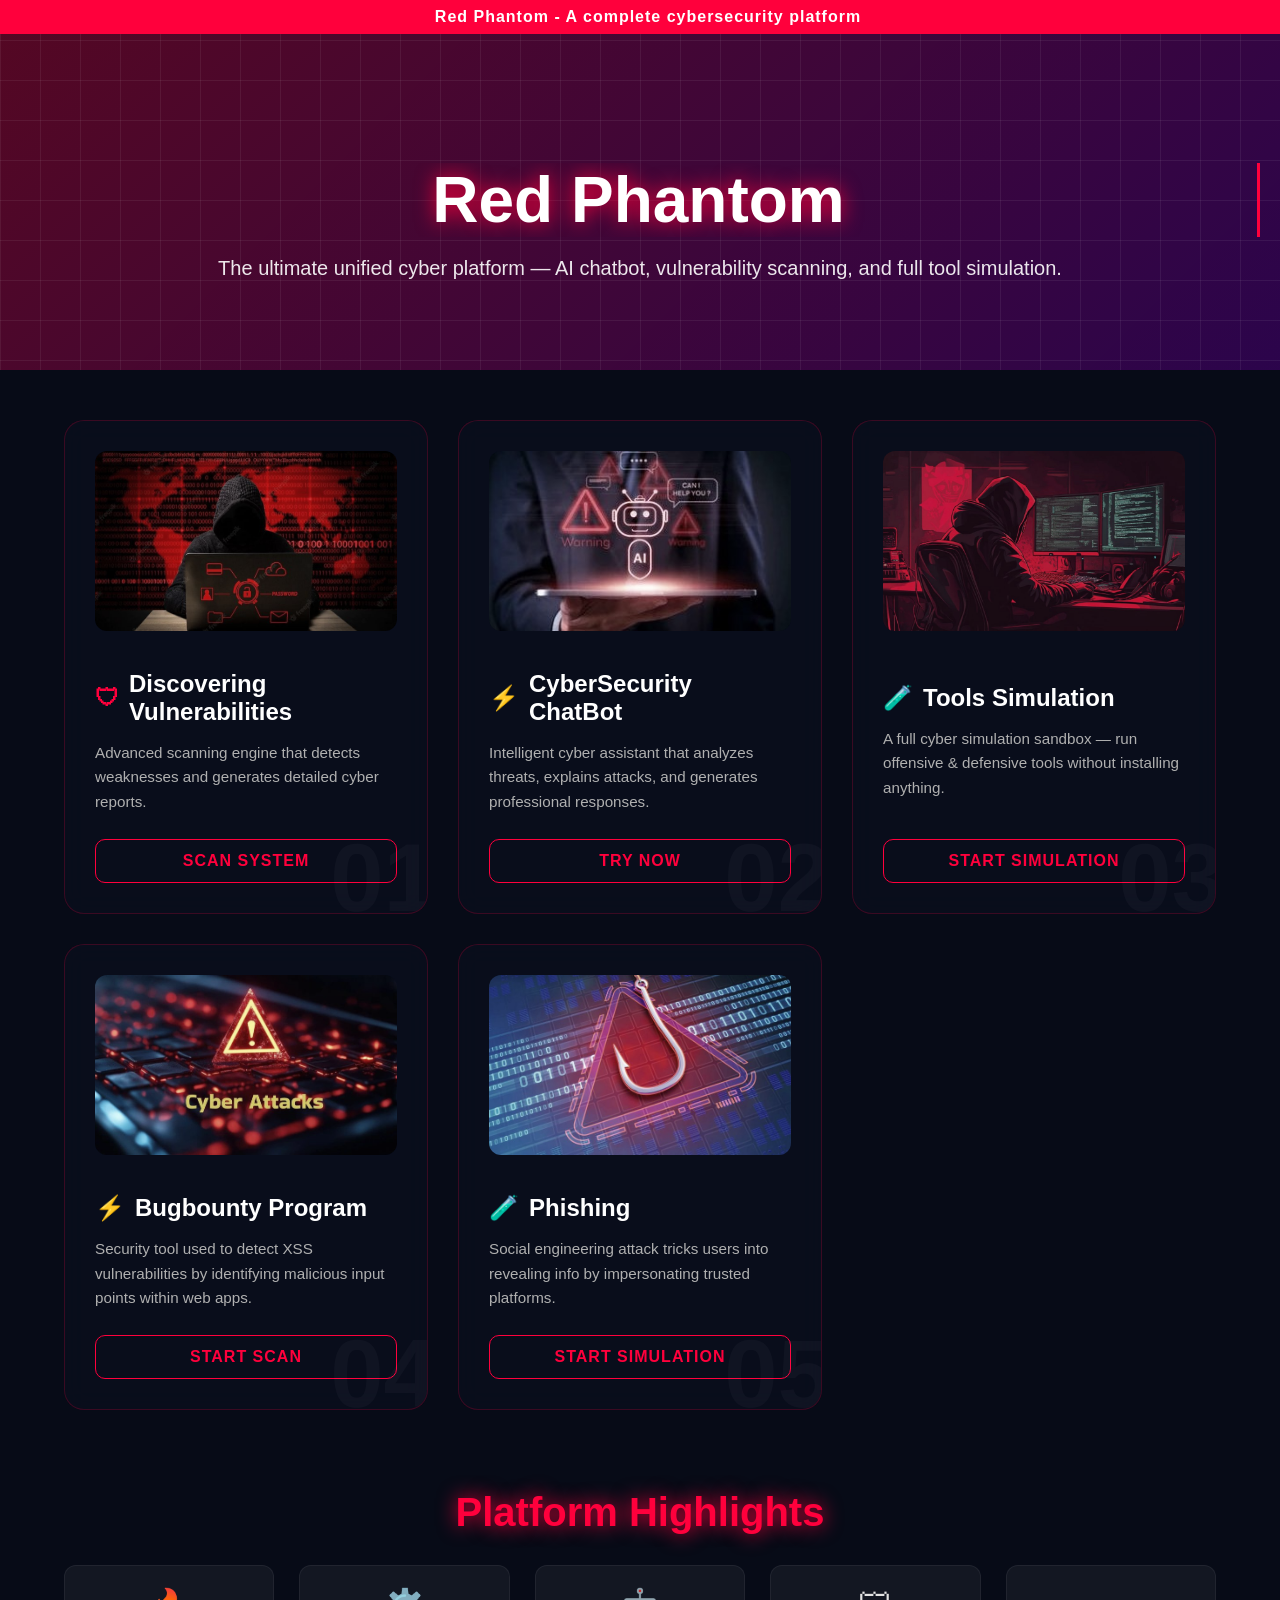
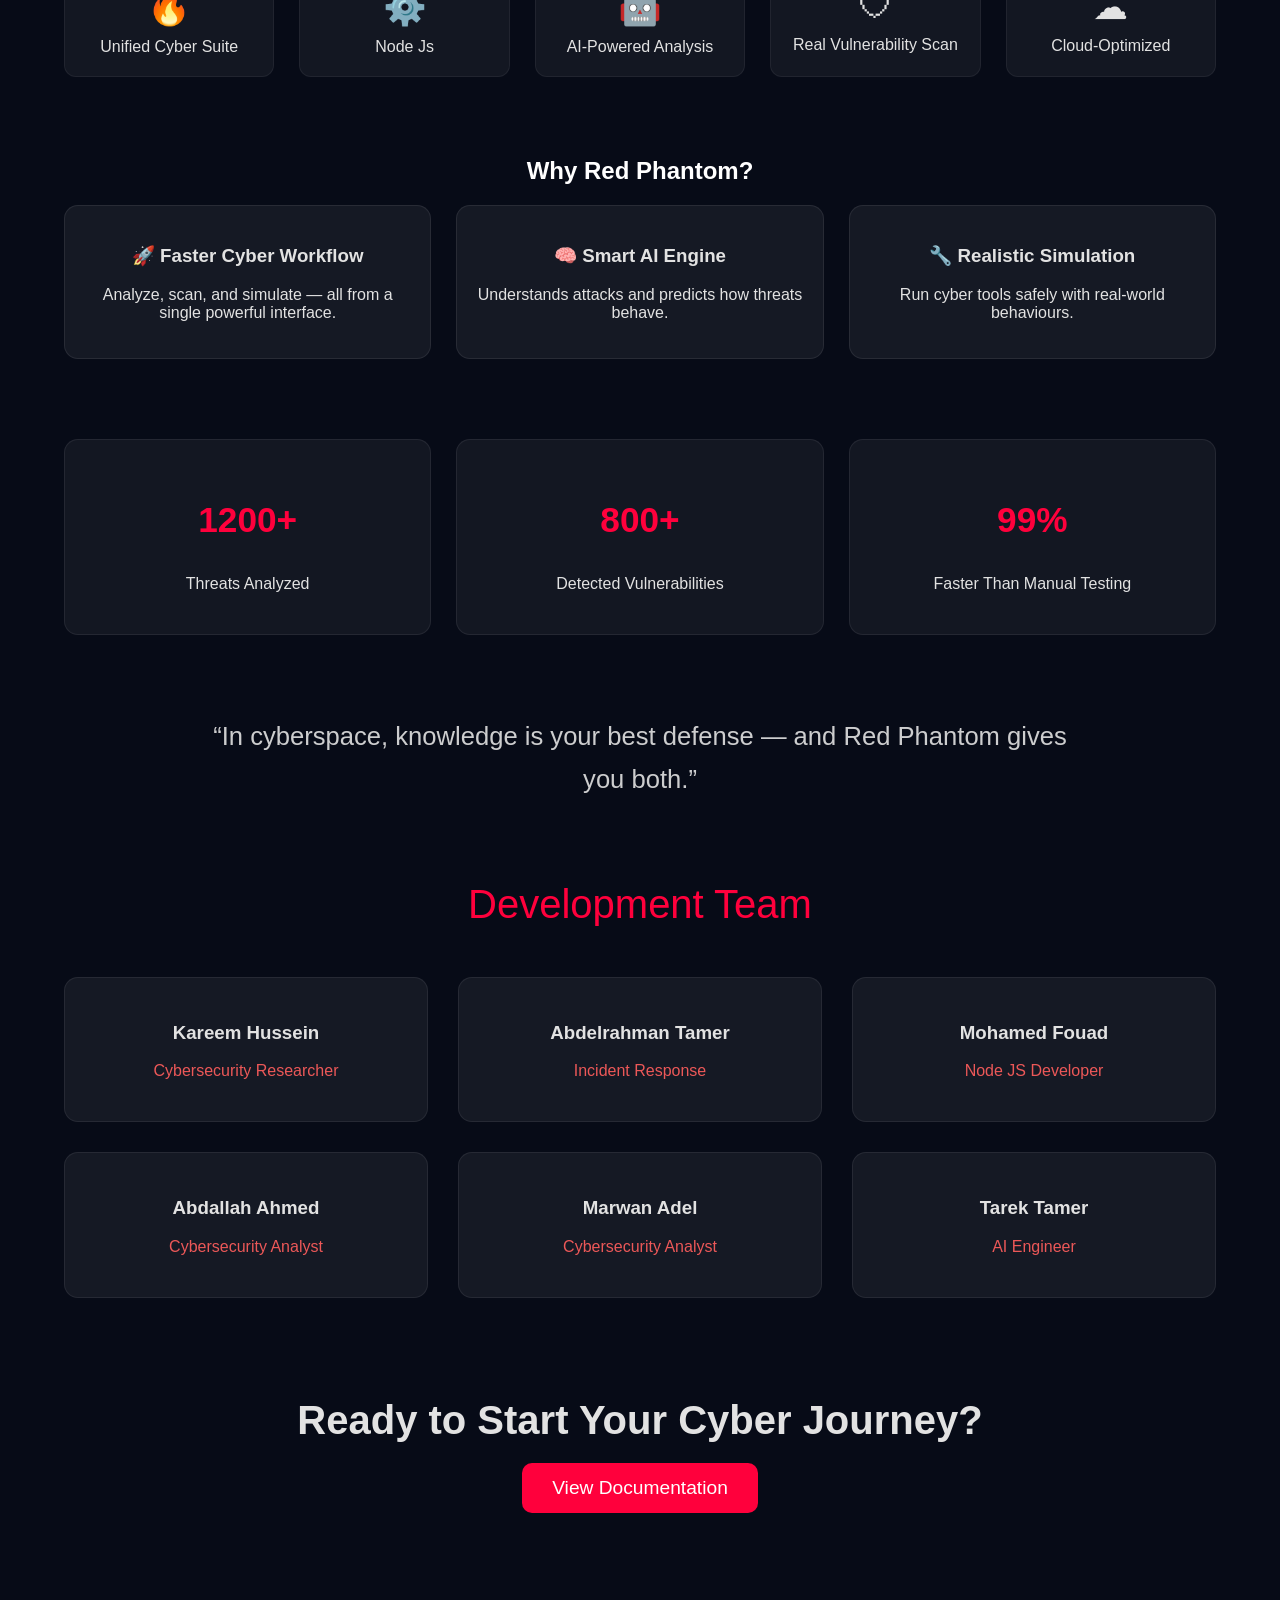
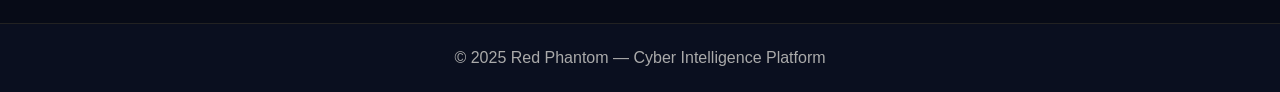
==== main.html @ 27e35c56 "Add files via upload" ====
<!doctype html>
<html lang="en">
  <head>
    <meta charset="UTF-8" />
    <meta name="viewport" content="width=device-width, initial-scale=1.0" />
    <title>Red Phantom</title>
    <link rel="icon" href="./images/Red Phantom.png" />
    <style>
      body {
        margin: 0;
        padding: 0;
        font-family: "Segoe UI", sans-serif;
        background: #070b17;
        color: #e2e2e2;
        overflow-x: hidden;
      }
      ::-webkit-scrollbar {
        width: 7px;
      }
      ::-webkit-scrollbar-thumb {
        background: #ff003c;
        border-radius: 10px;
      }
      .alert-bar {
        width: 100%;
        text-align: center;
        padding: 8px;
        background: #ff003c;
        color: white;
        font-weight: bold;
        letter-spacing: 1px;
        position: fixed;
        top: 0;
        left: 0;
        z-index: 10;
      }
      header {
        text-align: center;
        padding: 120px 20px 70px;
        background: linear-gradient(135deg, #ff003c50, #41006ba0);
        color: white;
        position: relative;
        overflow: hidden;
      }
      header::before {
        content: "";
        position: absolute;
        top: 0;
        left: 0;
        width: 100%;
        height: 100%;
        background-image:
          linear-gradient(#ffffff10 1px, transparent 1px),
          linear-gradient(90deg, #ffffff10 1px, transparent 1px);
        background-size: 40px 40px;
        animation: gridMove 15s linear infinite;
        z-index: 0;
      }
      @keyframes gridMove {
        from {
          transform: translateY(0);
        }
        to {
          transform: translateY(40px);
        }
      }
      header h1 {
        font-size: 4rem;
        margin-bottom: 10px;
        z-index: 2;
        position: relative;
        text-shadow: 0 0 20px #ff003c;
        border-right: 3px solid #ff003c;
        white-space: nowrap;
        overflow: hidden;
      }
      header p {
        font-size: 1.25rem;
        opacity: 0.9;
        z-index: 2;
        position: relative;
      }
      .container {
        width: 90%;
        margin: 50px auto;
        display: grid;
        grid-template-columns: repeat(auto-fit, minmax(320px, 1fr));
        gap: 30px;
      }
      .card {
        background: rgba(10, 15, 31, 0.7);
        backdrop-filter: blur(12px);
        border: 1px solid rgba(255, 0, 60, 0.2);
        padding: 30px;
        border-radius: 20px;
        transition: all 0.4s cubic-bezier(0.175, 0.885, 0.32, 1.275);
        cursor: pointer;
        position: relative;
        overflow: hidden;
        display: flex;
        flex-direction: column;
        justify-content: space-between;
      }
      .card::before {
        content: "";
        position: absolute;
        top: 0;
        left: 0;
        width: 100%;
        height: 4px;
        background: linear-gradient(90deg, transparent, #ff003c, transparent);
        transform: translateX(-100%);
        transition: 0.5s;
      }
      .card:hover::before {
        transform: translateX(100%);
      }
      .card:hover {
        transform: translateY(-10px);
        border-color: #ff003c;
        box-shadow:
          0 15px 35px rgba(255, 0, 60, 0.2),
          inset 0 0 15px rgba(255, 0, 60, 0.1);
      }
      .card-icon-wrapper {
        position: relative;
        margin-bottom: 20px;
      }
      .card img {
        width: 100%;
        height: 180px;
        object-fit: cover;
        border-radius: 12px;
        filter: grayscale(30%);
        transition: 0.4s;
      }
      .card:hover img {
        filter: grayscale(0%);
        transform: scale(1.02);
      }
      .card-tag {
        position: absolute;
        top: 10px;
        right: 10px;
        background: #ff003c;
        font-size: 0.7rem;
        padding: 4px 10px;
        border-radius: 20px;
        font-weight: bold;
        text-transform: uppercase;
      }
      .card h2 {
        margin: 15px 0;
        font-size: 1.5rem;
        color: #fff;
        display: flex;
        align-items: center;
        gap: 10px;
      }
      .card h2 span {
        color: #ff003c;
      }
      .card p {
        font-size: 0.95rem;
        line-height: 1.6;
        color: #b0b0b0;
        margin-bottom: 25px;
      }
      .try-btn {
        width: 100%;
        padding: 12px;
        border: 1px solid #ff003c;
        border-radius: 10px;
        background: transparent;
        color: #ff003c;
        font-size: 1rem;
        font-weight: bold;
        cursor: pointer;
        transition: 0.3s;
        text-transform: uppercase;
        letter-spacing: 1px;
      }
      .card:hover .try-btn {
        background: #ff003c;
        color: white;
        box-shadow: 0 0 15px #ff003c;
      }
      .card-number {
        position: absolute;
        bottom: -20px;
        right: -10px;
        font-size: 6rem;
        font-weight: 900;
        color: rgba(255, 255, 255, 0.03);
        pointer-events: none;
        z-index: 0;
      }
      .features {
        width: 90%;
        margin: 80px auto;
        text-align: center;
      }
      .features h2 {
        font-size: 2.5rem;
        margin-bottom: 30px;
        color: #ff003c;
        text-shadow: 0 0 20px #ff003c;
      }
      .features-grid {
        display: grid;
        grid-template-columns: repeat(auto-fit, minmax(180px, 1fr));
        gap: 25px;
      }
      .feature-box {
        padding: 20px;
        border-radius: 12px;
        background: rgba(255, 255, 255, 0.05);
        transition: 0.3s;
        border: 1px solid rgba(255, 255, 255, 0.06);
      }
      .feature-box:hover {
        transform: translateY(-6px);
        border-color: #9400ff;
        box-shadow: 0 0 20px rgba(148, 0, 255, 0.3);
      }
      .feature-box span {
        font-size: 2.2rem;
        display: block;
        margin-bottom: 10px;
      }
      .why {
        width: 90%;
        margin: 80px auto;
        text-align: center;
      }
      .why-cards {
        display: grid;
        grid-template-columns: repeat(auto-fit, minmax(260px, 1fr));
        gap: 25px;
      }
      .why-card {
        background: rgba(255, 255, 255, 0.06);
        padding: 20px;
        border-radius: 14px;
        border: 1px solid rgba(255, 255, 255, 0.08);
        transition: 0.3s;
      }
      .why-card:hover {
        transform: translateY(-6px);
        border-color: #ff003c;
        box-shadow: 0 0 20px rgba(255, 0, 60, 0.3);
      }
      .stats {
        width: 90%;
        margin: 80px auto;
        display: grid;
        grid-template-columns: repeat(auto-fit, minmax(260px, 1fr));
        gap: 25px;
        text-align: center;
      }
      .stat-card {
        padding: 25px;
        background: rgba(255, 255, 255, 0.05);
        border-radius: 14px;
        border: 1px solid rgba(255, 255, 255, 0.07);
        transition: 0.3s;
      }
      .stat-card:hover {
        transform: scale(1.05);
        border-color: #ff003c;
        box-shadow: 0 0 20px rgba(255, 0, 60, 0.4);
      }
      .stat-card h3 {
        font-size: 2.2rem;
        color: #ff003c;
      }
      .quote {
        text-align: center;
        margin: 80px auto;
        font-size: 1.6rem;
        opacity: 0.9;
        width: 70%;
        line-height: 1.7;
      }
      .devs-section {
        margin-top: 70px;
        text-align: center;
      }
      .devs-title {
        font-size: 2.5rem;
        margin-bottom: 30px;
        color: #ff003c;
      }
      .dev-card {
        background: rgba(255, 255, 255, 0.06);
        padding: 25px;
        border-radius: 14px;
        border: 1px solid rgba(255, 255, 255, 0.07);
        transition: 0.3s;
        text-align: center;
      }
      .dev-card:hover {
        transform: translateY(-6px);
        border-color: #9400ff;
        box-shadow: 0 0 15px rgba(148, 0, 255, 0.3);
      }
      .cta {
        text-align: center;
        margin: 100px auto;
      }
      .cta h2 {
        font-size: 2.5rem;
        margin-bottom: 10px;
      }
      .cta-btn {
        padding: 14px 30px;
        border: none;
        border-radius: 10px;
        background: #ff003c;
        color: white;
        font-size: 1.2rem;
        cursor: pointer;
        margin: 10px;
        transition: 0.3s;
      }
      .cta-btn:hover {
        background: #cc002f;
        transform: scale(1.05);
      }
      footer {
        margin-top: 100px;
        padding: 25px;
        text-align: center;
        background: #0a0f1f;
        border-top: 1px solid #222;
        color: #aaa;
      }
    </style>
  </head>
  <body>
    <div class="alert-bar">Red Phantom - A complete cybersecurity platform</div>

    <header>
      <h1 id="typewriter"></h1>
      <p>
        The ultimate unified cyber platform — AI chatbot, vulnerability
        scanning, and full tool simulation.
      </p>
    </header>

    <div class="container">
      <div class="card">
        <div class="card-number">01</div>
        <div class="card-icon-wrapper">
          <span class="card-tag">Defensive</span>
          <img src="images/Discovering Vulnerabilities.jpg" alt="" />
        </div>
        <div>
          <h2><span>🛡</span> Discovering Vulnerabilities</h2>
          <p>
            Advanced scanning engine that detects weaknesses and generates
            detailed cyber reports.
          </p>
        </div>
        <button
          class="try-btn"
          onclick="
            location.href =
              'D:/Delta/Level 4/Project/security-scanner-tool/frontend/index.html'
          "
        >
          Scan System
        </button>
      </div>

      <div class="card">
        <div class="card-number">02</div>
        <div class="card-icon-wrapper">
          <span class="card-tag">AI Powered</span>
          <img src="images/chatbot.jpg" alt="" />
        </div>
        <div>
          <h2><span>⚡</span> CyberSecurity ChatBot</h2>
          <p>
            Intelligent cyber assistant that analyzes threats, explains attacks,
            and generates professional responses.
          </p>
        </div>
        <button
          class="try-btn"
          onclick="location.href = '../Red-Phantom-Bot/frontend/landing.html'"
        >
          Try Now
        </button>
      </div>

      <div class="card">
        <div class="card-number">03</div>
        <div class="card-icon-wrapper">
          <span class="card-tag">Lab</span>
          <img src="images/code.jpg" alt="" />
        </div>
        <div>
          <h2><span>🧪</span> Tools Simulation</h2>
          <p>
            A full cyber simulation sandbox — run offensive & defensive tools
            without installing anything.
          </p>
        </div>
        <button
          class="try-btn"
          onclick="window.open('http://127.0.0.1:5000', '_blank')"
        >
          Start Simulation
        </button>
      </div>

      <div class="card">
        <div class="card-number">04</div>
        <div class="card-icon-wrapper">
          <span class="card-tag">Hunting</span>
          <img src="images/xss.jpg" alt="" />
        </div>
        <div>
          <h2><span>⚡</span> Bugbounty Program</h2>
          <p>
            Security tool used to detect XSS vulnerabilities by identifying
            malicious input points within web apps.
          </p>
        </div>
        <button
          class="try-btn"
          onclick="window.open('http://127.0.0.1:5000/', '_blank')"
        >
          Start Scan
        </button>
      </div>

      <div class="card">
        <div class="card-number">05</div>
        <div class="card-icon-wrapper">
          <span class="card-tag">Offensive</span>
          <img src="images/phishing.jpg" alt="" />
        </div>
        <div>
          <h2><span>🧪</span> Phishing</h2>
          <p>
            Social engineering attack tricks users into revealing info by
            impersonating trusted platforms.
          </p>
        </div>
        <button
          class="try-btn"
          onclick="window.open(' http://127.0.0.1:4000/dashboard', '_blank')"
        >
          Start Simulation
        </button>
      </div>
    </div>

    <div class="features">
      <h2>Platform Highlights</h2>
      <div class="features-grid">
        <div class="feature-box"><span>🔥</span> Unified Cyber Suite</div>
        <div class="feature-box"><span>⚙️</span> Node Js</div>
        <div class="feature-box"><span>🤖</span> AI-Powered Analysis</div>
        <div class="feature-box"><span>🛡</span> Real Vulnerability Scan</div>
        <div class="feature-box"><span>☁</span> Cloud-Optimized</div>
      </div>
    </div>

    <div class="why">
      <h2 style="color: white; margin-bottom: 20px">Why Red Phantom?</h2>
      <div class="why-cards">
        <div class="why-card">
          <h3>🚀 Faster Cyber Workflow</h3>
          <p>
            Analyze, scan, and simulate — all from a single powerful interface.
          </p>
        </div>
        <div class="why-card">
          <h3>🧠 Smart AI Engine</h3>
          <p>Understands attacks and predicts how threats behave.</p>
        </div>
        <div class="why-card">
          <h3>🔧 Realistic Simulation</h3>
          <p>Run cyber tools safely with real-world behaviours.</p>
        </div>
      </div>
    </div>

    <div class="stats">
      <div class="stat-card">
        <h3>1200+</h3>
        <p>Threats Analyzed</p>
      </div>
      <div class="stat-card">
        <h3>800+</h3>
        <p>Detected Vulnerabilities</p>
      </div>
      <div class="stat-card">
        <h3>99%</h3>
        <p>Faster Than Manual Testing</p>
      </div>
    </div>

    <div class="quote">
      “In cyberspace, knowledge is your best defense — and Red Phantom gives you
      both.”
    </div>

    <div class="devs-section">
      <div class="devs-title">Development Team</div>
      <div class="container">
        <div class="dev-card">
          <h3>Kareem Hussein</h3>
          <p style="color: #ec5858">Cybersecurity Researcher</p>
        </div>
        <div class="dev-card">
          <h3>Abdelrahman Tamer</h3>
          <p style="color: #ec5858">Incident Response</p>
        </div>
        <div class="dev-card">
          <h3>Mohamed Fouad</h3>
          <p style="color: #ec5858">Node JS Developer</p>
        </div>
        <div class="dev-card">
          <h3>Abdallah Ahmed</h3>
          <p style="color: #ec5858">Cybersecurity Analyst</p>
        </div>
        <div class="dev-card">
          <h3>Marwan Adel</h3>
          <p style="color: #ec5858">Cybersecurity Analyst</p>
        </div>
        <div class="dev-card">
          <h3>Tarek Tamer</h3>
          <p style="color: #ec5858">AI Engineer</p>
        </div>
      </div>
    </div>

    <div class="cta">
      <h2>Ready to Start Your Cyber Journey?</h2>
      <a href="D:/Delta/Level 4/Project/Red-Phantom-Bot/frontend/docs.html">
        <button class="cta-btn">View Documentation</button>
      </a>
    </div>

    <footer>© 2025 Red Phantom — Cyber Intelligence Platform</footer>

    <script>
      const text = "Red Phantom";
      let index = 0;
      let isDeleting = false;
      const speed = 150;
      const deleteSpeed = 80;
      const delayAfterFinish = 1000;
      const title = document.getElementById("typewriter");

      function typeWriter() {
        if (!isDeleting) {
          if (index < text.length) {
            title.innerHTML += text.charAt(index);
            index++;
            setTimeout(typeWriter, speed);
          } else {
            isDeleting = true;
            setTimeout(typeWriter, delayAfterFinish);
          }
        } else {
          if (index > 1) {
            title.innerHTML = text.substring(0, index - 1);
            index--;
            setTimeout(typeWriter, deleteSpeed);
          } else {
            isDeleting = false;
            setTimeout(typeWriter, 500);
          }
        }
      }
      window.onload = typeWriter;
    </script>
  </body>
</html>
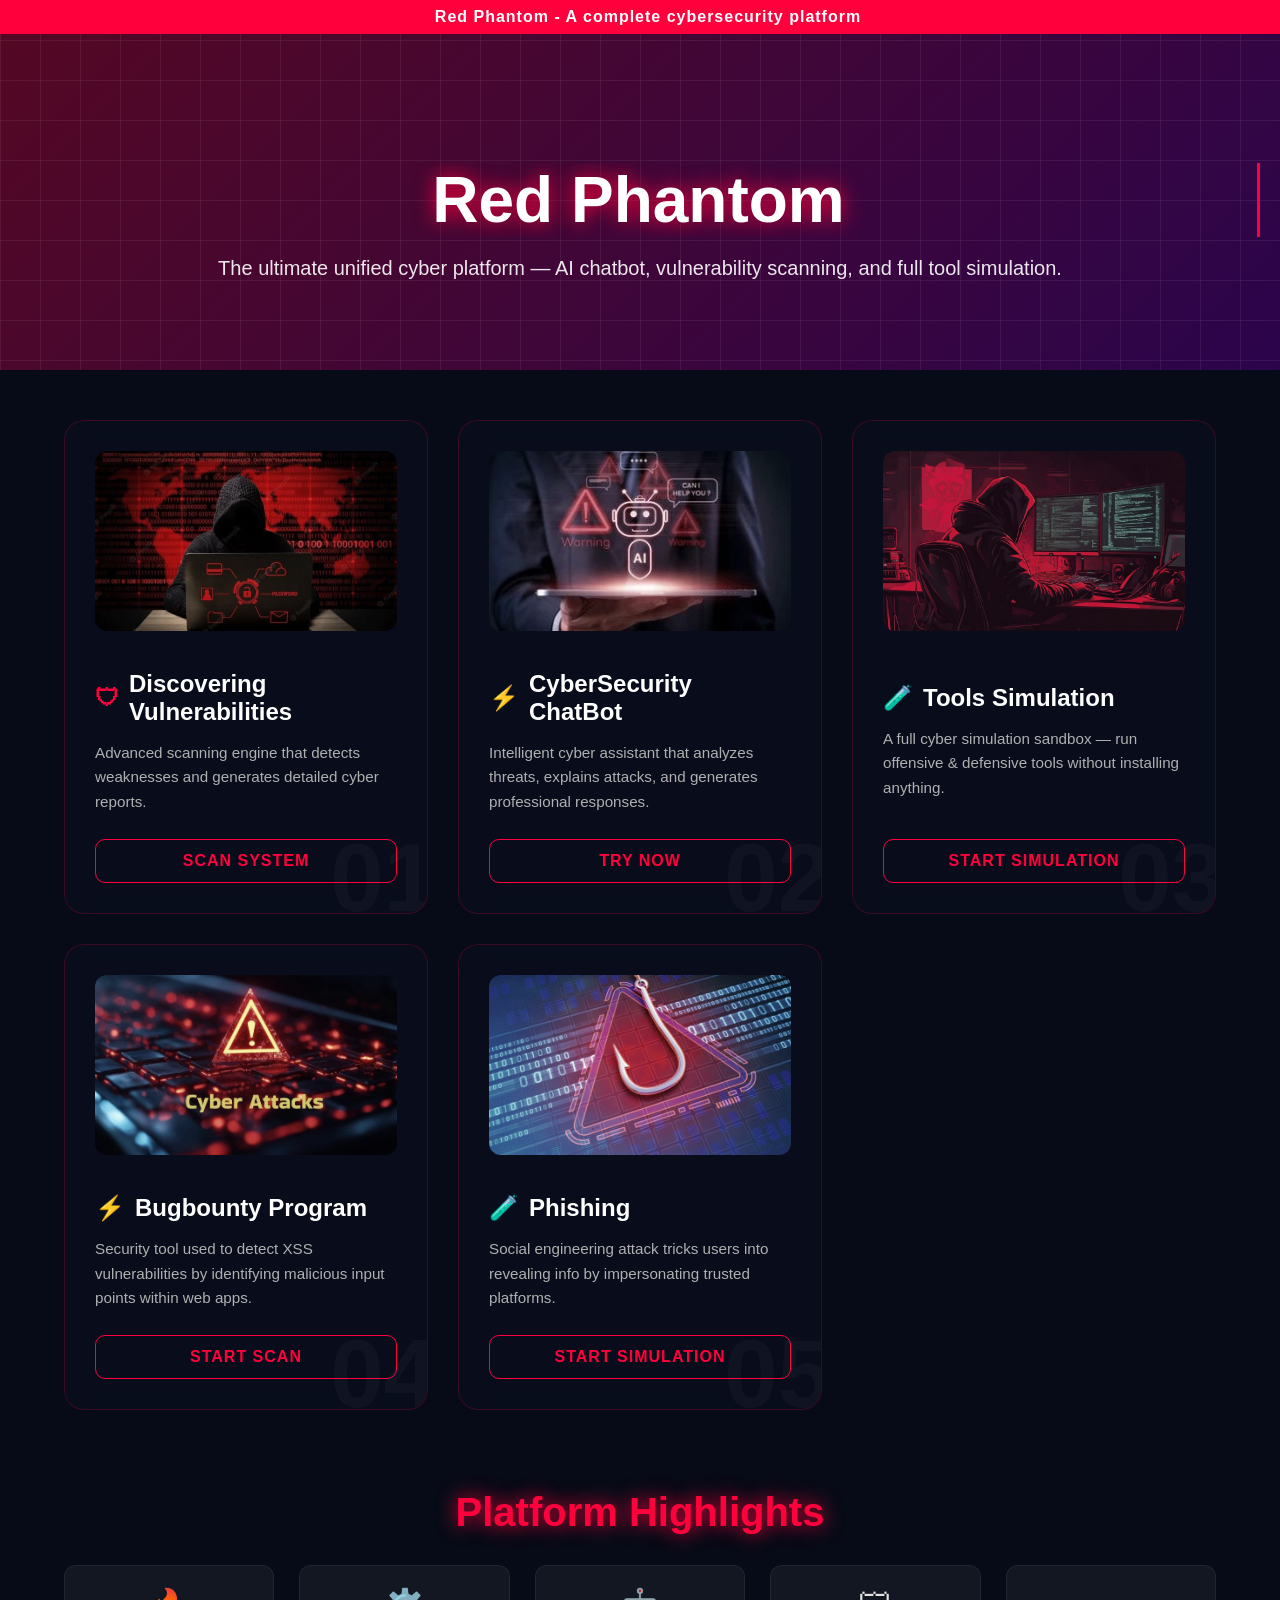
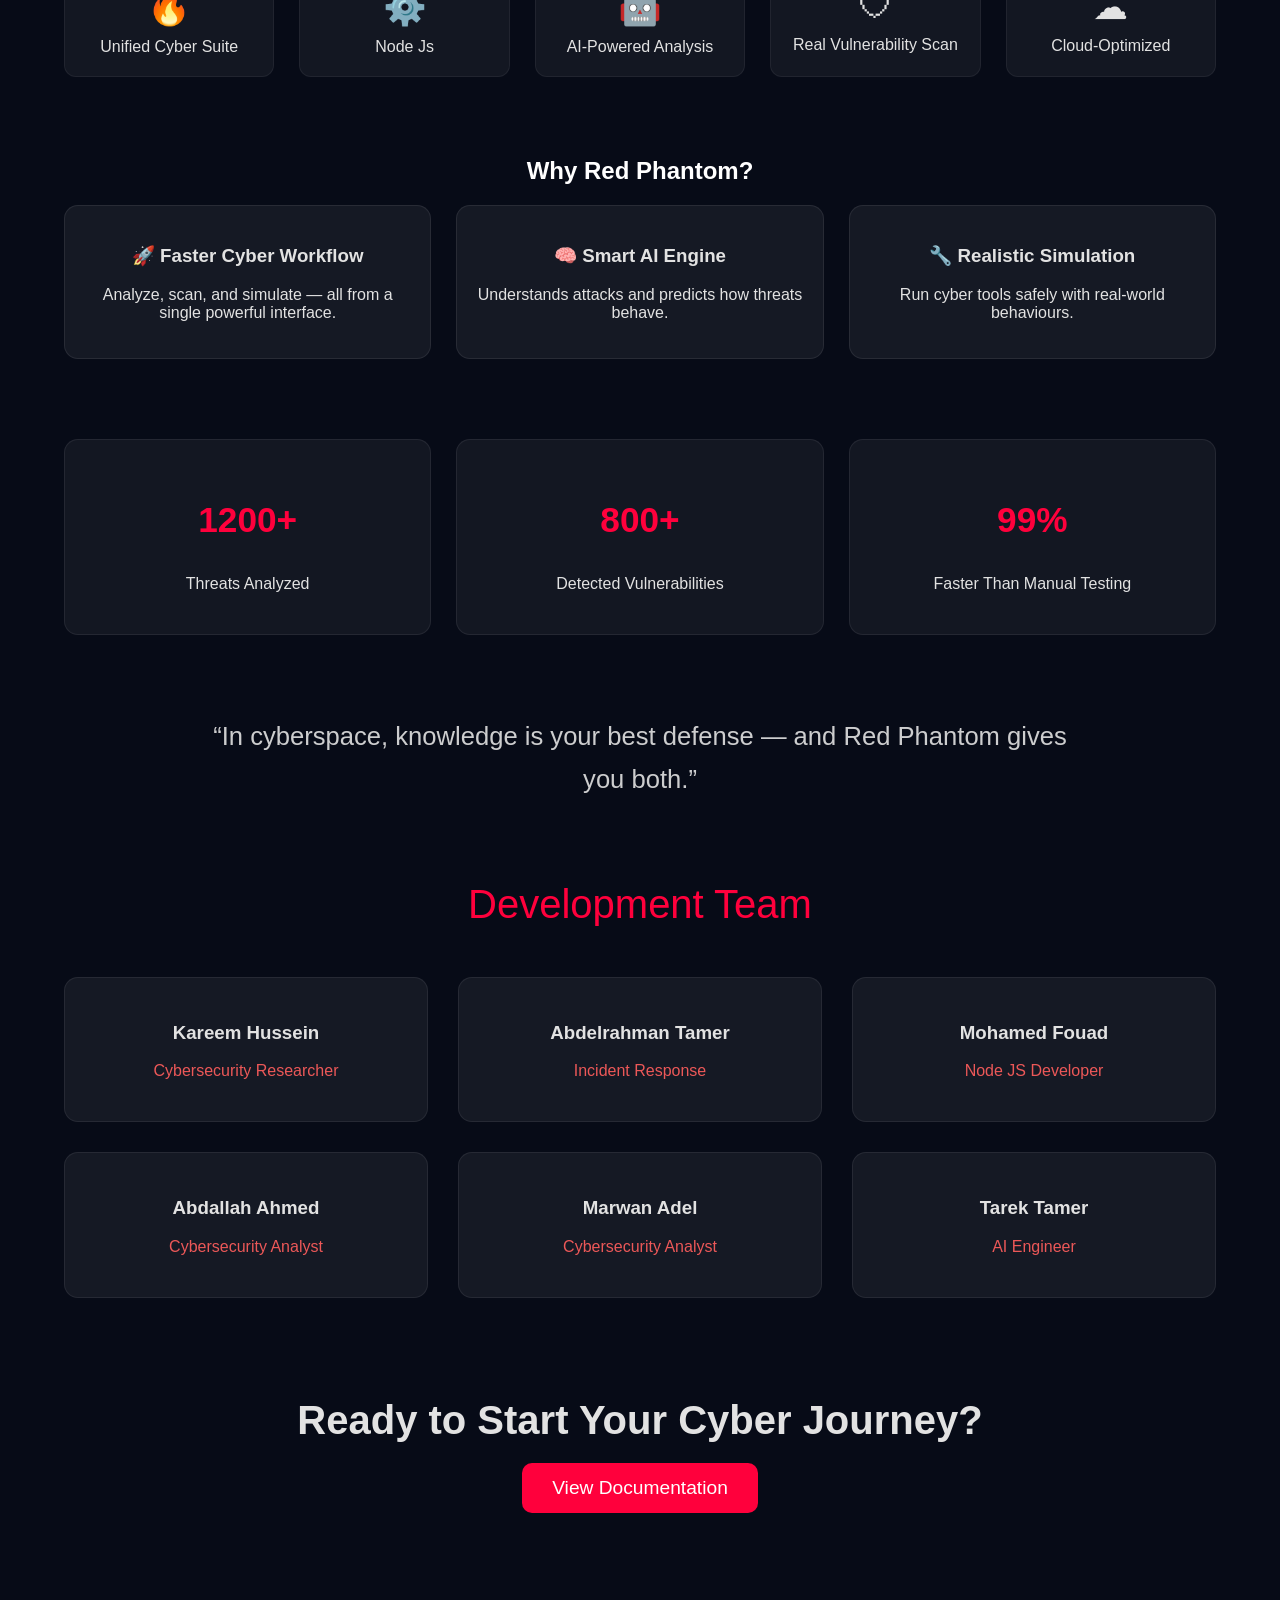
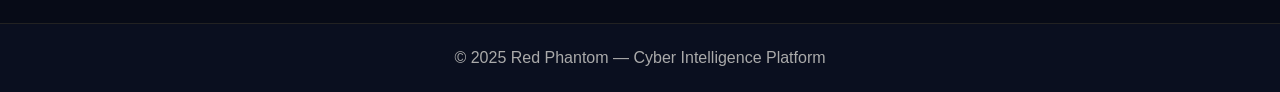
==== commit ec3d3eb4: "Update main.html" ====
--- a/main.html
+++ b/main.html
@@ -366,7 +366,7 @@
           class="try-btn"
           onclick="
             location.href =
-              'D:/Delta/Level 4/Project/security-scanner-tool/frontend/index.html'
+              'https://scanner-front-hazel.vercel.app/'
           "
         >
           Scan System
@@ -388,7 +388,7 @@
         </div>
         <button
           class="try-btn"
-          onclick="location.href = '../Red-Phantom-Bot/frontend/landing.html'"
+          onclick="location.href = 'https://bot-ruby-delta.vercel.app/index.html'"
         >
           Try Now
         </button>
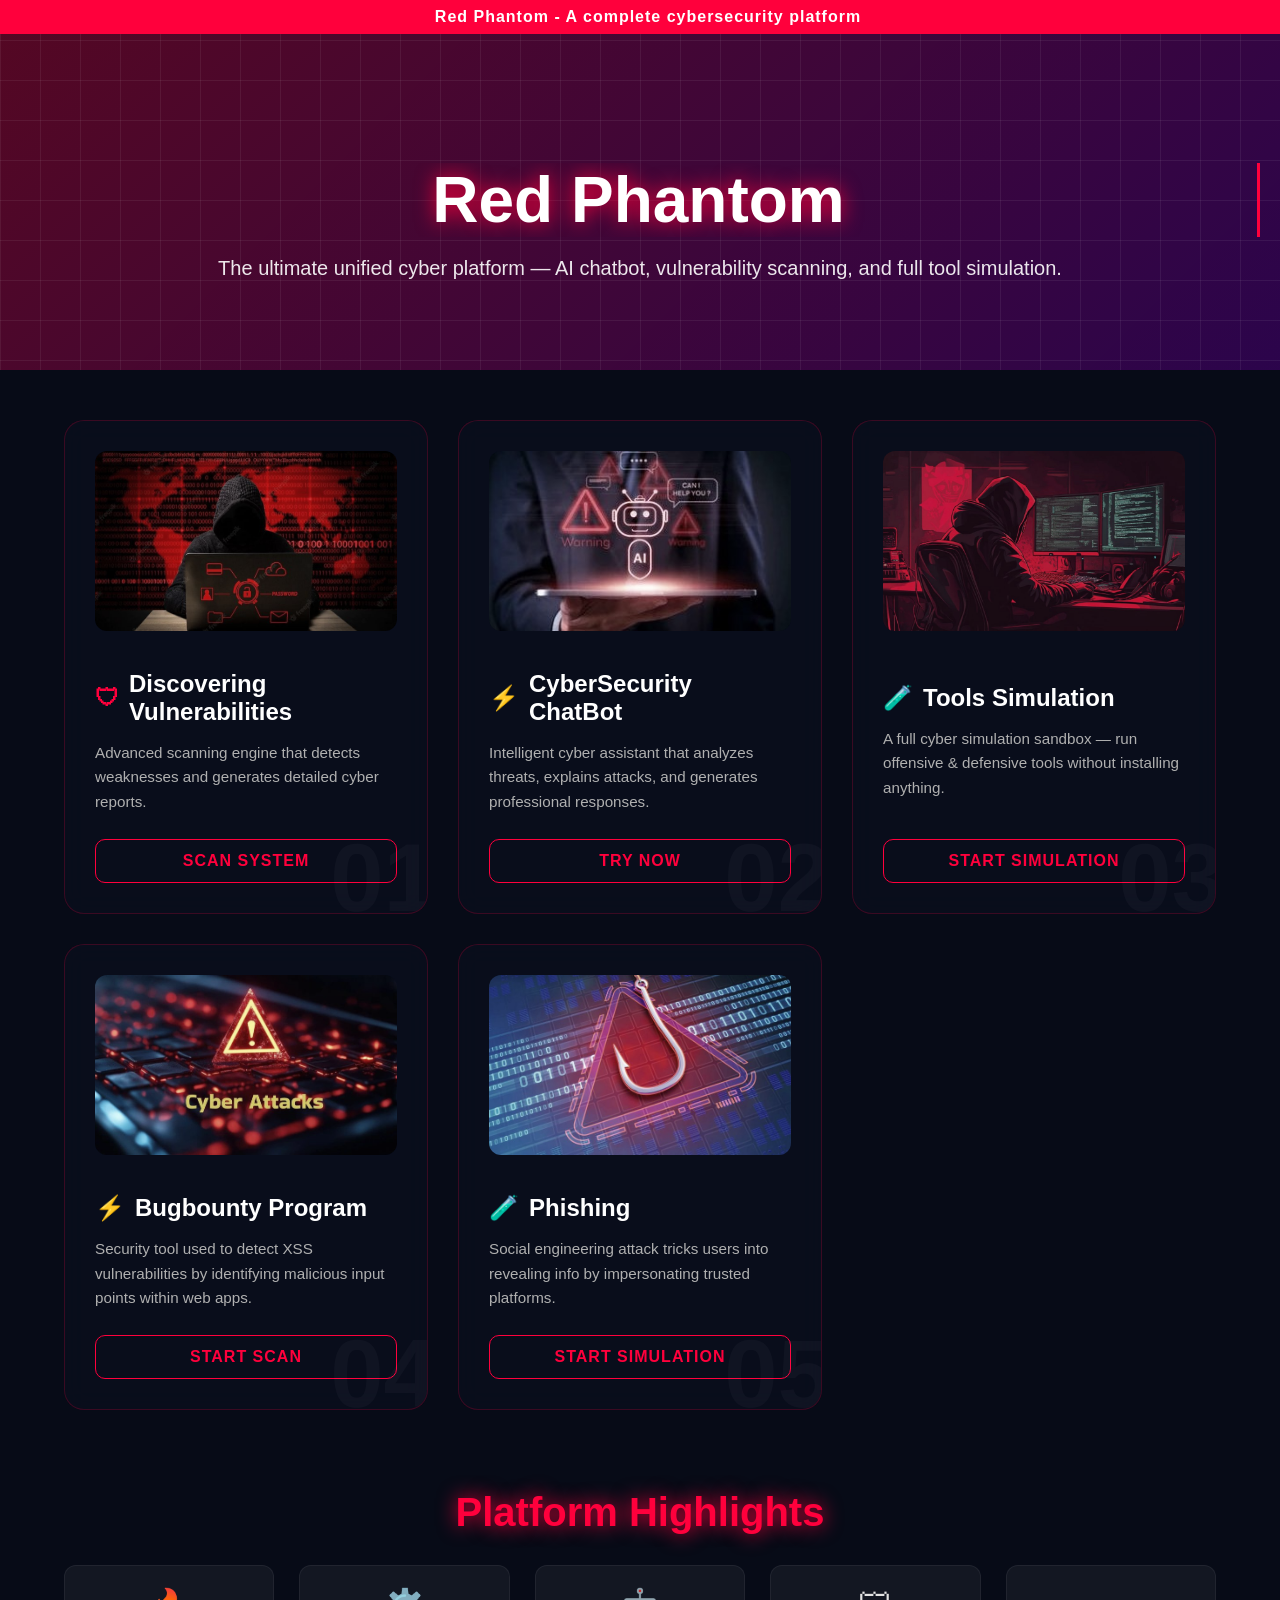
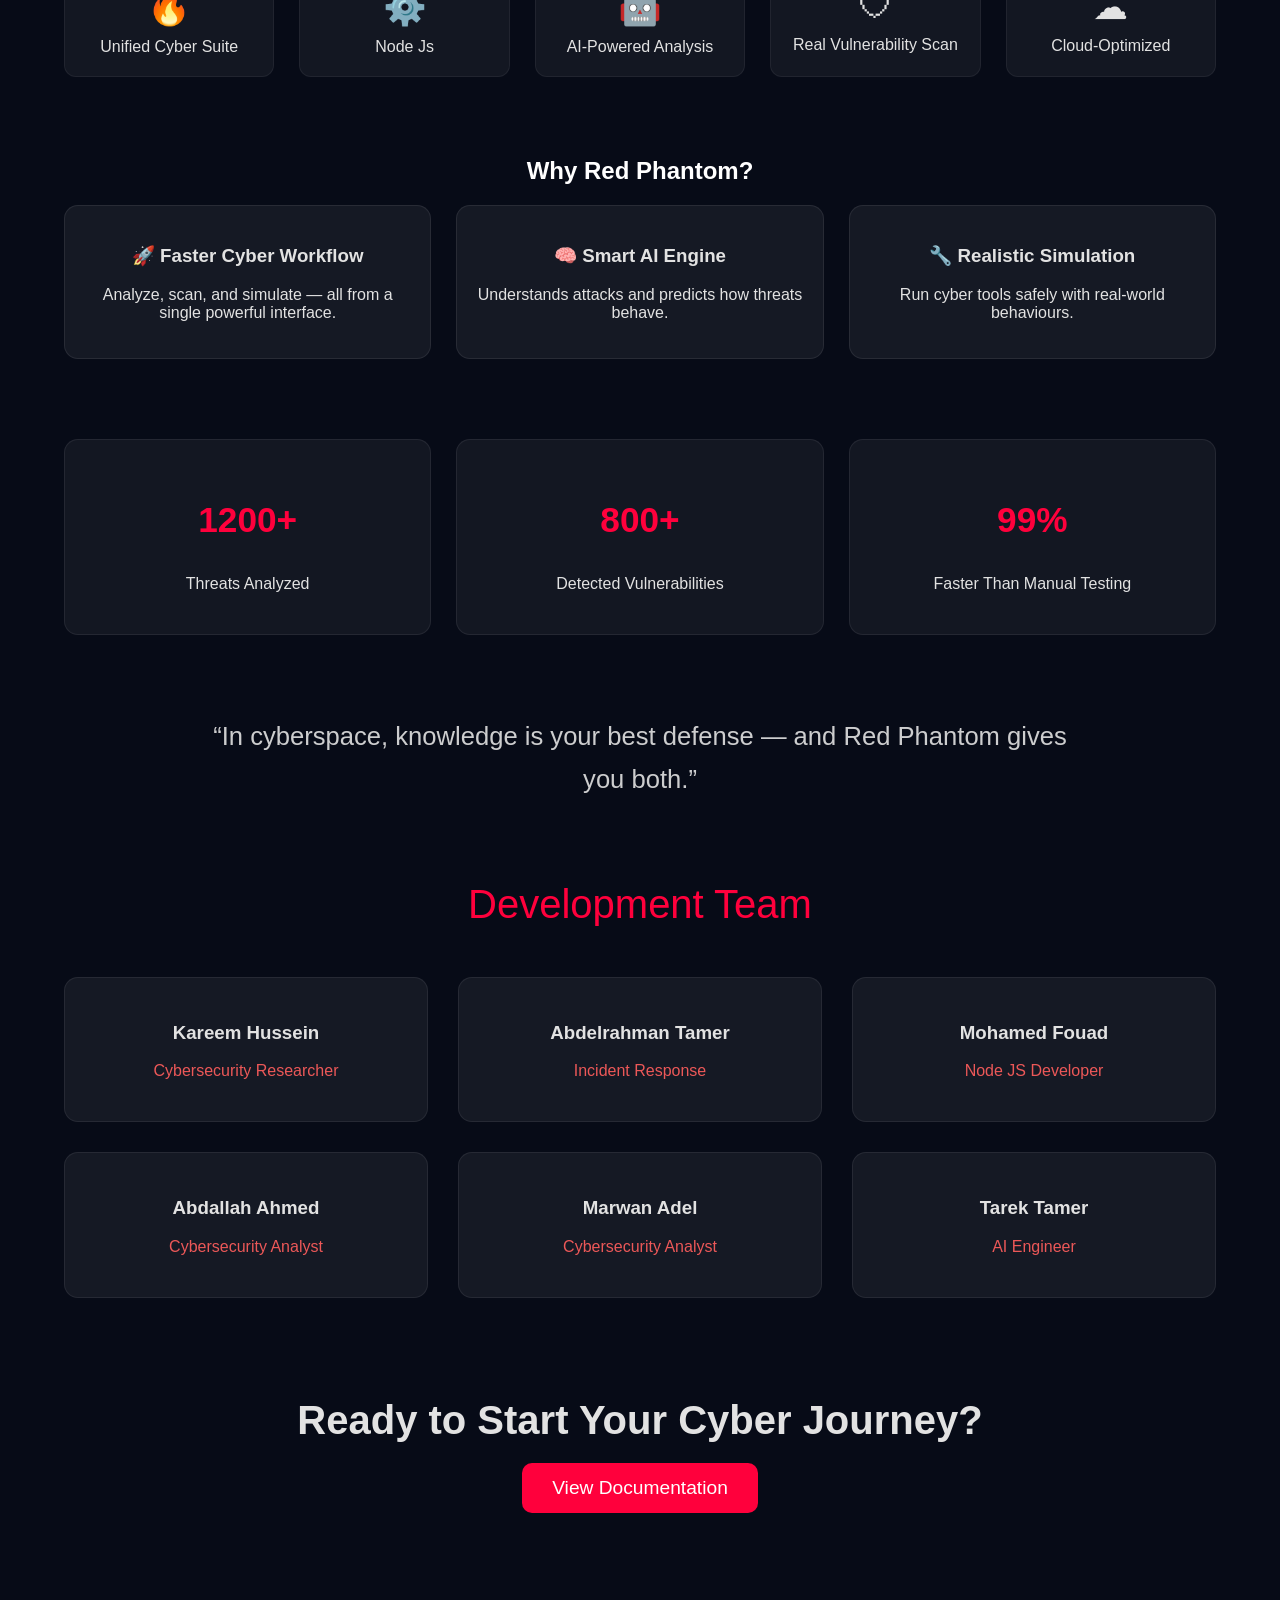
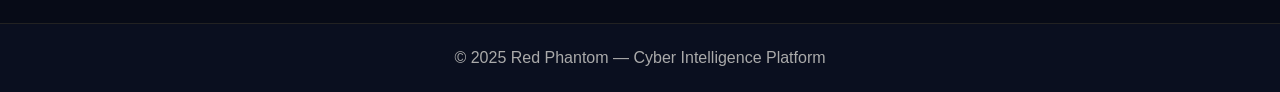
==== commit b8350e5c: "Update main.html" ====
--- a/main.html
+++ b/main.html
@@ -388,7 +388,7 @@
         </div>
         <button
           class="try-btn"
-          onclick="location.href = 'https://bot-ruby-delta.vercel.app/index.html'"
+          onclick="location.href = 'https://bot-ruby-delta.vercel.app/'"
         >
           Try Now
         </button>
@@ -541,7 +541,7 @@
 
     <div class="cta">
       <h2>Ready to Start Your Cyber Journey?</h2>
-      <a href="D:/Delta/Level 4/Project/Red-Phantom-Bot/frontend/docs.html">
+      <a href="https://red-phantom-chat-bot-mb2i.vercel.app/docs.html">
         <button class="cta-btn">View Documentation</button>
       </a>
     </div>
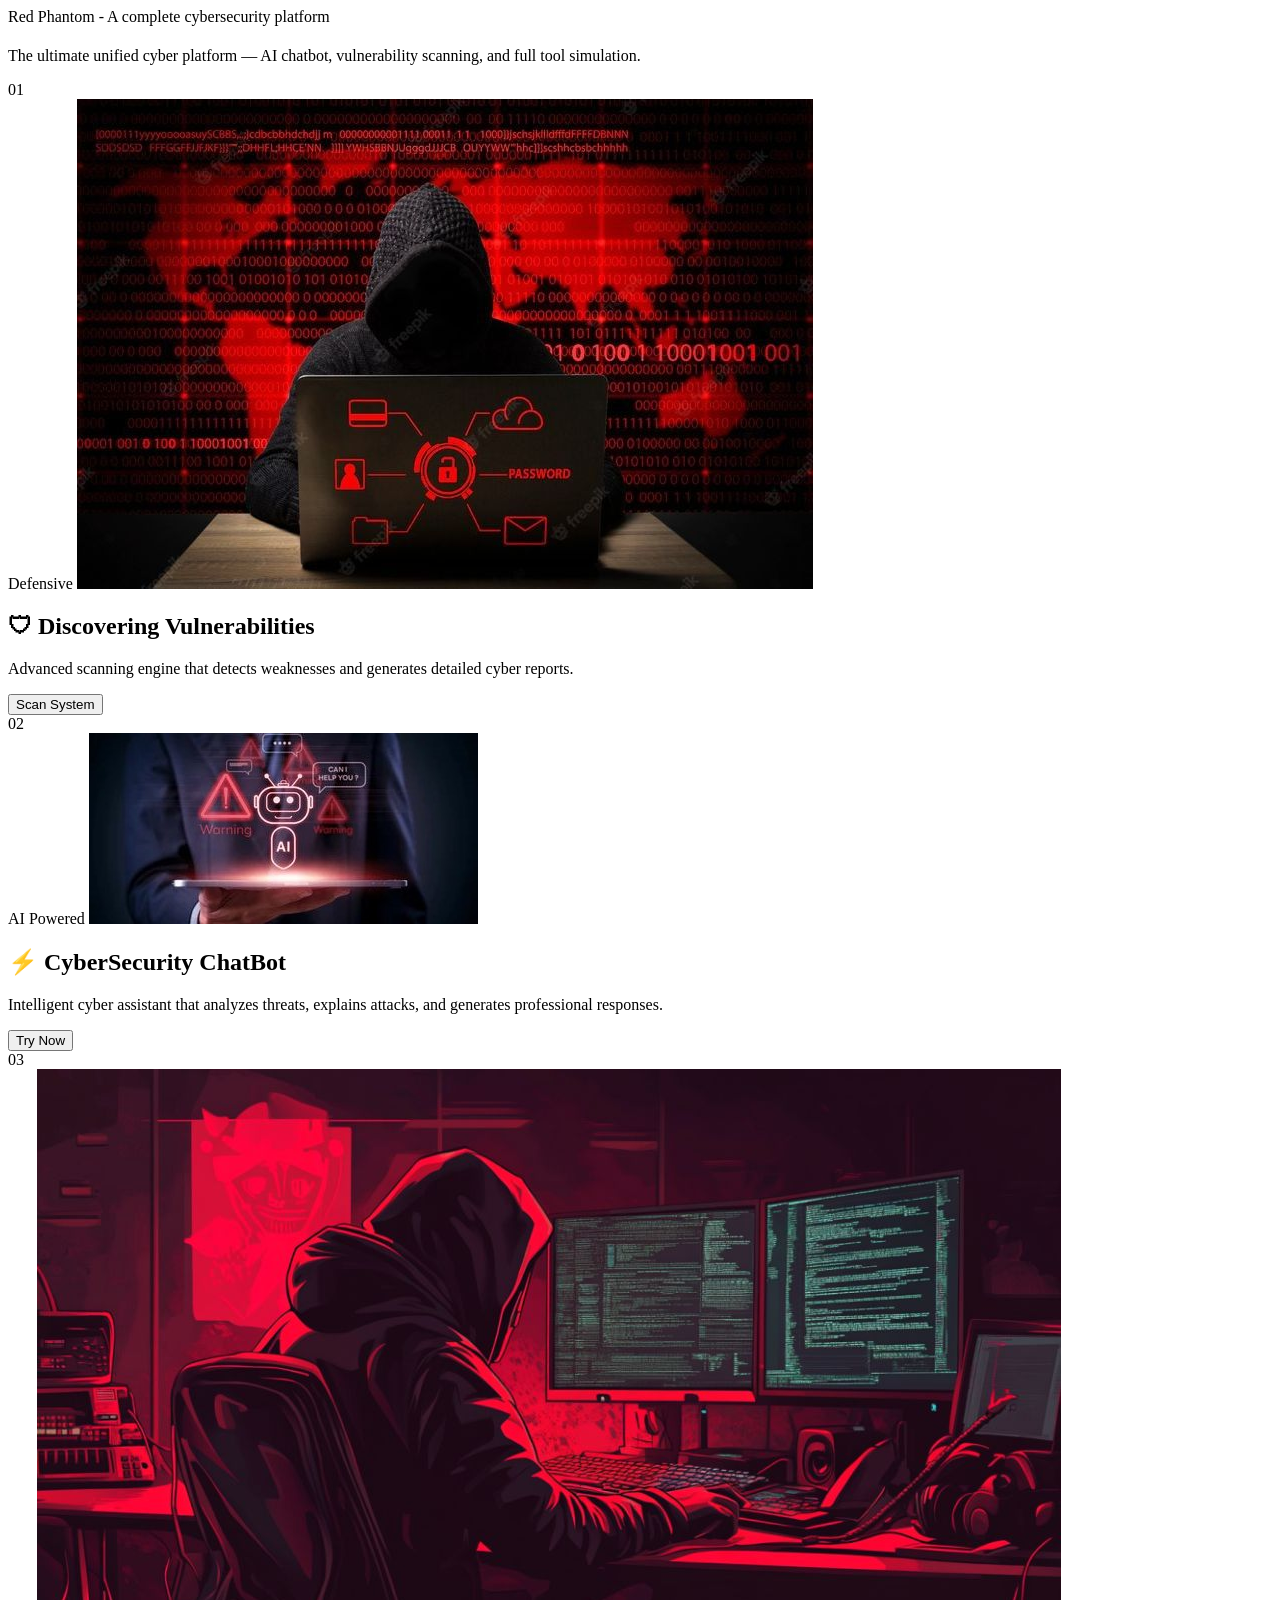
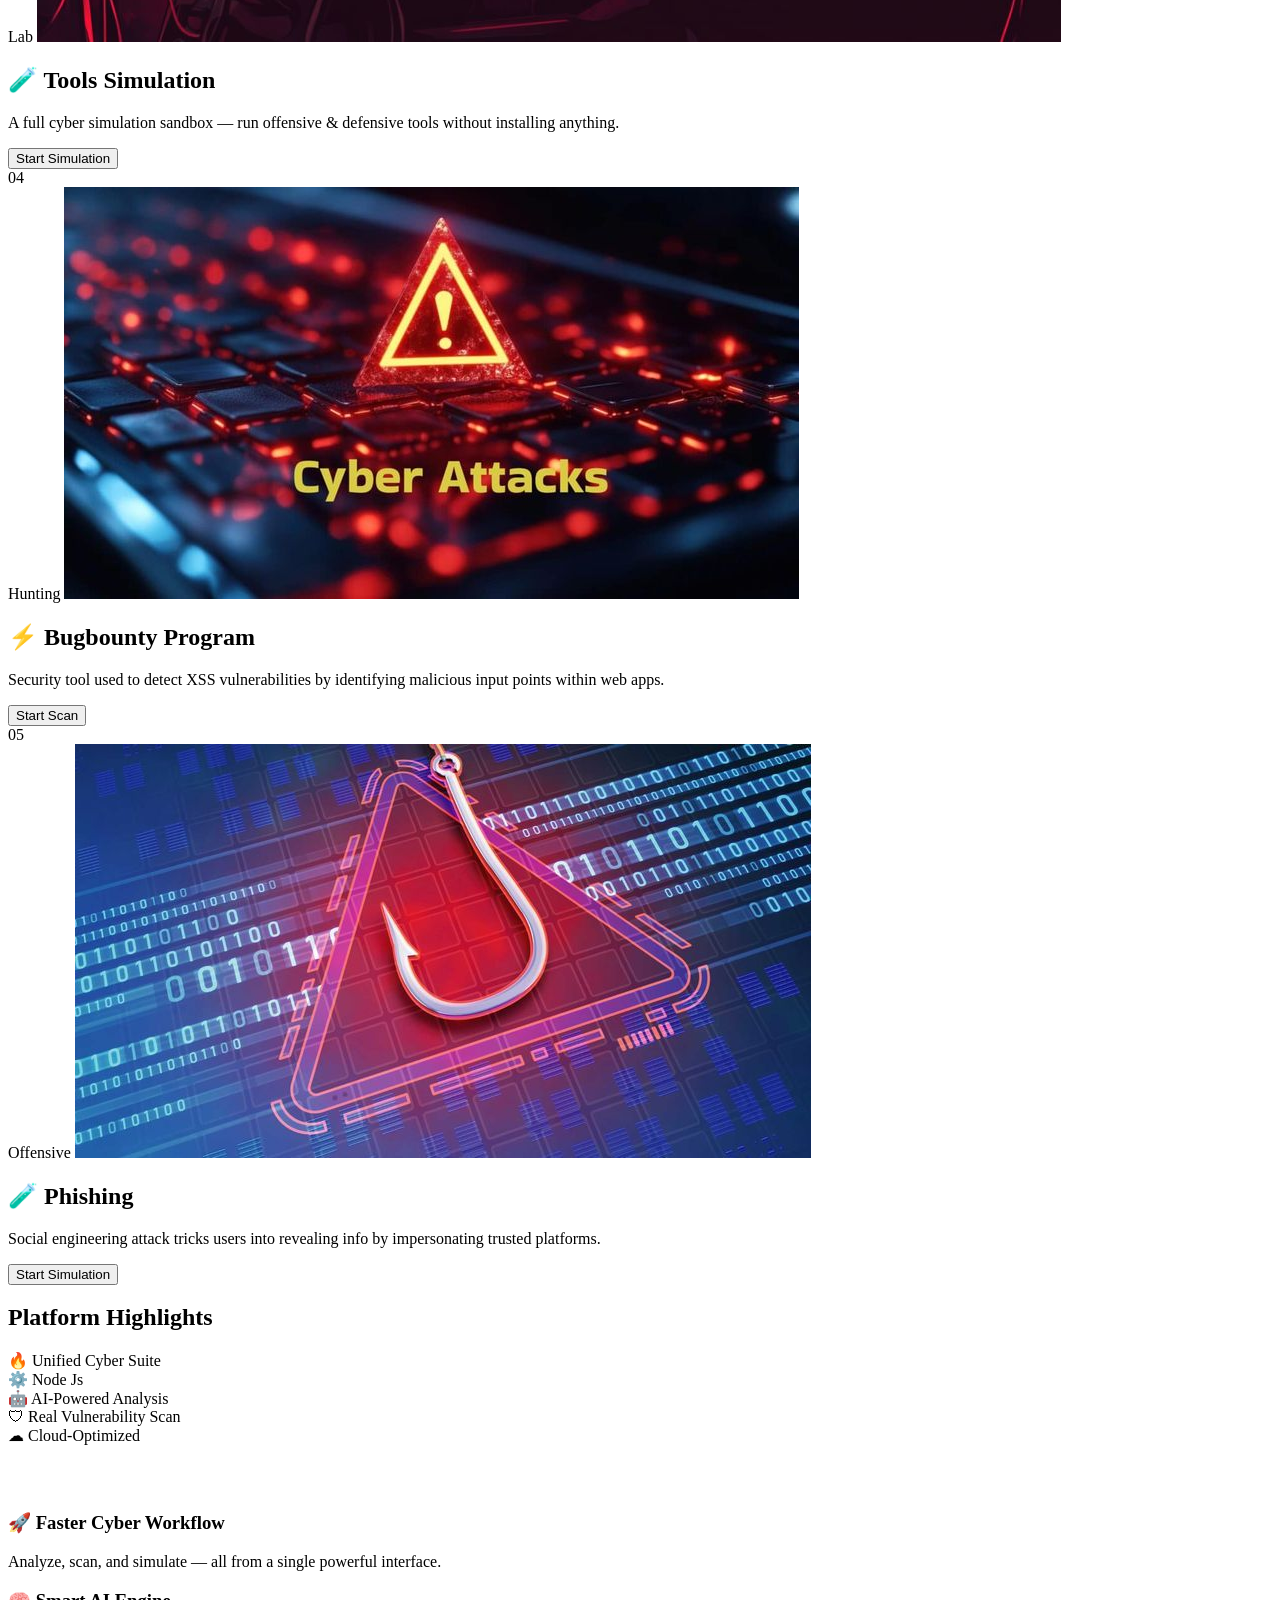
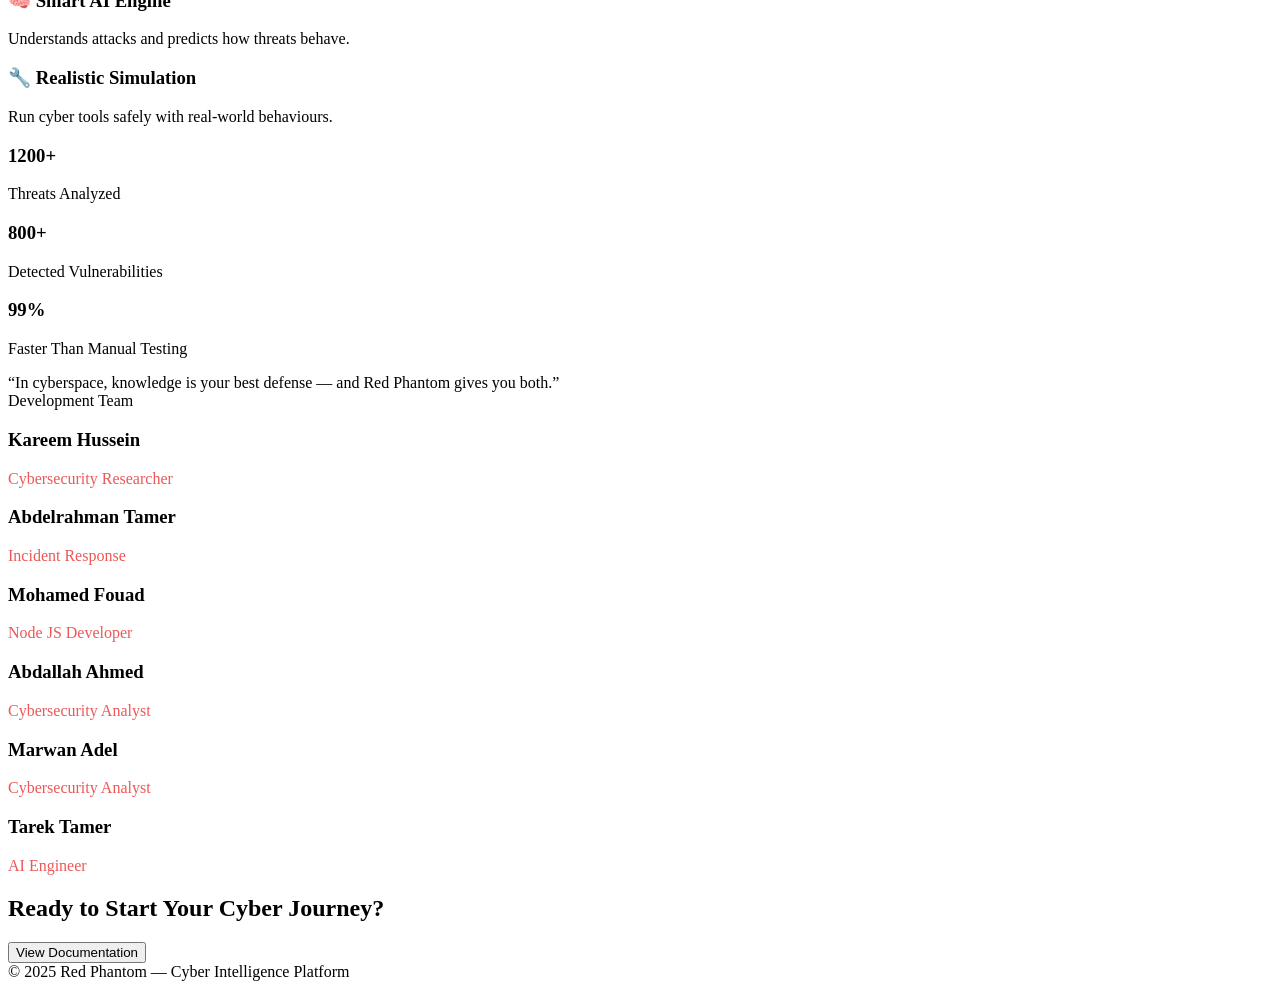
==== commit dff89f5b: "Update main.html" ====
--- a/main.html
+++ b/main.html
@@ -5,337 +5,8 @@
     <meta name="viewport" content="width=device-width, initial-scale=1.0" />
     <title>Red Phantom</title>
     <link rel="icon" href="./images/Red Phantom.png" />
-    <style>
-      body {
-        margin: 0;
-        padding: 0;
-        font-family: "Segoe UI", sans-serif;
-        background: #070b17;
-        color: #e2e2e2;
-        overflow-x: hidden;
-      }
-      ::-webkit-scrollbar {
-        width: 7px;
-      }
-      ::-webkit-scrollbar-thumb {
-        background: #ff003c;
-        border-radius: 10px;
-      }
-      .alert-bar {
-        width: 100%;
-        text-align: center;
-        padding: 8px;
-        background: #ff003c;
-        color: white;
-        font-weight: bold;
-        letter-spacing: 1px;
-        position: fixed;
-        top: 0;
-        left: 0;
-        z-index: 10;
-      }
-      header {
-        text-align: center;
-        padding: 120px 20px 70px;
-        background: linear-gradient(135deg, #ff003c50, #41006ba0);
-        color: white;
-        position: relative;
-        overflow: hidden;
-      }
-      header::before {
-        content: "";
-        position: absolute;
-        top: 0;
-        left: 0;
-        width: 100%;
-        height: 100%;
-        background-image:
-          linear-gradient(#ffffff10 1px, transparent 1px),
-          linear-gradient(90deg, #ffffff10 1px, transparent 1px);
-        background-size: 40px 40px;
-        animation: gridMove 15s linear infinite;
-        z-index: 0;
-      }
-      @keyframes gridMove {
-        from {
-          transform: translateY(0);
-        }
-        to {
-          transform: translateY(40px);
-        }
-      }
-      header h1 {
-        font-size: 4rem;
-        margin-bottom: 10px;
-        z-index: 2;
-        position: relative;
-        text-shadow: 0 0 20px #ff003c;
-        border-right: 3px solid #ff003c;
-        white-space: nowrap;
-        overflow: hidden;
-      }
-      header p {
-        font-size: 1.25rem;
-        opacity: 0.9;
-        z-index: 2;
-        position: relative;
-      }
-      .container {
-        width: 90%;
-        margin: 50px auto;
-        display: grid;
-        grid-template-columns: repeat(auto-fit, minmax(320px, 1fr));
-        gap: 30px;
-      }
-      .card {
-        background: rgba(10, 15, 31, 0.7);
-        backdrop-filter: blur(12px);
-        border: 1px solid rgba(255, 0, 60, 0.2);
-        padding: 30px;
-        border-radius: 20px;
-        transition: all 0.4s cubic-bezier(0.175, 0.885, 0.32, 1.275);
-        cursor: pointer;
-        position: relative;
-        overflow: hidden;
-        display: flex;
-        flex-direction: column;
-        justify-content: space-between;
-      }
-      .card::before {
-        content: "";
-        position: absolute;
-        top: 0;
-        left: 0;
-        width: 100%;
-        height: 4px;
-        background: linear-gradient(90deg, transparent, #ff003c, transparent);
-        transform: translateX(-100%);
-        transition: 0.5s;
-      }
-      .card:hover::before {
-        transform: translateX(100%);
-      }
-      .card:hover {
-        transform: translateY(-10px);
-        border-color: #ff003c;
-        box-shadow:
-          0 15px 35px rgba(255, 0, 60, 0.2),
-          inset 0 0 15px rgba(255, 0, 60, 0.1);
-      }
-      .card-icon-wrapper {
-        position: relative;
-        margin-bottom: 20px;
-      }
-      .card img {
-        width: 100%;
-        height: 180px;
-        object-fit: cover;
-        border-radius: 12px;
-        filter: grayscale(30%);
-        transition: 0.4s;
-      }
-      .card:hover img {
-        filter: grayscale(0%);
-        transform: scale(1.02);
-      }
-      .card-tag {
-        position: absolute;
-        top: 10px;
-        right: 10px;
-        background: #ff003c;
-        font-size: 0.7rem;
-        padding: 4px 10px;
-        border-radius: 20px;
-        font-weight: bold;
-        text-transform: uppercase;
-      }
-      .card h2 {
-        margin: 15px 0;
-        font-size: 1.5rem;
-        color: #fff;
-        display: flex;
-        align-items: center;
-        gap: 10px;
-      }
-      .card h2 span {
-        color: #ff003c;
-      }
-      .card p {
-        font-size: 0.95rem;
-        line-height: 1.6;
-        color: #b0b0b0;
-        margin-bottom: 25px;
-      }
-      .try-btn {
-        width: 100%;
-        padding: 12px;
-        border: 1px solid #ff003c;
-        border-radius: 10px;
-        background: transparent;
-        color: #ff003c;
-        font-size: 1rem;
-        font-weight: bold;
-        cursor: pointer;
-        transition: 0.3s;
-        text-transform: uppercase;
-        letter-spacing: 1px;
-      }
-      .card:hover .try-btn {
-        background: #ff003c;
-        color: white;
-        box-shadow: 0 0 15px #ff003c;
-      }
-      .card-number {
-        position: absolute;
-        bottom: -20px;
-        right: -10px;
-        font-size: 6rem;
-        font-weight: 900;
-        color: rgba(255, 255, 255, 0.03);
-        pointer-events: none;
-        z-index: 0;
-      }
-      .features {
-        width: 90%;
-        margin: 80px auto;
-        text-align: center;
-      }
-      .features h2 {
-        font-size: 2.5rem;
-        margin-bottom: 30px;
-        color: #ff003c;
-        text-shadow: 0 0 20px #ff003c;
-      }
-      .features-grid {
-        display: grid;
-        grid-template-columns: repeat(auto-fit, minmax(180px, 1fr));
-        gap: 25px;
-      }
-      .feature-box {
-        padding: 20px;
-        border-radius: 12px;
-        background: rgba(255, 255, 255, 0.05);
-        transition: 0.3s;
-        border: 1px solid rgba(255, 255, 255, 0.06);
-      }
-      .feature-box:hover {
-        transform: translateY(-6px);
-        border-color: #9400ff;
-        box-shadow: 0 0 20px rgba(148, 0, 255, 0.3);
-      }
-      .feature-box span {
-        font-size: 2.2rem;
-        display: block;
-        margin-bottom: 10px;
-      }
-      .why {
-        width: 90%;
-        margin: 80px auto;
-        text-align: center;
-      }
-      .why-cards {
-        display: grid;
-        grid-template-columns: repeat(auto-fit, minmax(260px, 1fr));
-        gap: 25px;
-      }
-      .why-card {
-        background: rgba(255, 255, 255, 0.06);
-        padding: 20px;
-        border-radius: 14px;
-        border: 1px solid rgba(255, 255, 255, 0.08);
-        transition: 0.3s;
-      }
-      .why-card:hover {
-        transform: translateY(-6px);
-        border-color: #ff003c;
-        box-shadow: 0 0 20px rgba(255, 0, 60, 0.3);
-      }
-      .stats {
-        width: 90%;
-        margin: 80px auto;
-        display: grid;
-        grid-template-columns: repeat(auto-fit, minmax(260px, 1fr));
-        gap: 25px;
-        text-align: center;
-      }
-      .stat-card {
-        padding: 25px;
-        background: rgba(255, 255, 255, 0.05);
-        border-radius: 14px;
-        border: 1px solid rgba(255, 255, 255, 0.07);
-        transition: 0.3s;
-      }
-      .stat-card:hover {
-        transform: scale(1.05);
-        border-color: #ff003c;
-        box-shadow: 0 0 20px rgba(255, 0, 60, 0.4);
-      }
-      .stat-card h3 {
-        font-size: 2.2rem;
-        color: #ff003c;
-      }
-      .quote {
-        text-align: center;
-        margin: 80px auto;
-        font-size: 1.6rem;
-        opacity: 0.9;
-        width: 70%;
-        line-height: 1.7;
-      }
-      .devs-section {
-        margin-top: 70px;
-        text-align: center;
-      }
-      .devs-title {
-        font-size: 2.5rem;
-        margin-bottom: 30px;
-        color: #ff003c;
-      }
-      .dev-card {
-        background: rgba(255, 255, 255, 0.06);
-        padding: 25px;
-        border-radius: 14px;
-        border: 1px solid rgba(255, 255, 255, 0.07);
-        transition: 0.3s;
-        text-align: center;
-      }
-      .dev-card:hover {
-        transform: translateY(-6px);
-        border-color: #9400ff;
-        box-shadow: 0 0 15px rgba(148, 0, 255, 0.3);
-      }
-      .cta {
-        text-align: center;
-        margin: 100px auto;
-      }
-      .cta h2 {
-        font-size: 2.5rem;
-        margin-bottom: 10px;
-      }
-      .cta-btn {
-        padding: 14px 30px;
-        border: none;
-        border-radius: 10px;
-        background: #ff003c;
-        color: white;
-        font-size: 1.2rem;
-        cursor: pointer;
-        margin: 10px;
-        transition: 0.3s;
-      }
-      .cta-btn:hover {
-        background: #cc002f;
-        transform: scale(1.05);
-      }
-      footer {
-        margin-top: 100px;
-        padding: 25px;
-        text-align: center;
-        background: #0a0f1f;
-        border-top: 1px solid #222;
-        color: #aaa;
-      }
-    </style>
+    <link rel="stylesheet" href="./layout.css">
+
   </head>
   <body>
     <div class="alert-bar">Red Phantom - A complete cybersecurity platform</div>
@@ -548,37 +219,6 @@
 
     <footer>© 2025 Red Phantom — Cyber Intelligence Platform</footer>
 
-    <script>
-      const text = "Red Phantom";
-      let index = 0;
-      let isDeleting = false;
-      const speed = 150;
-      const deleteSpeed = 80;
-      const delayAfterFinish = 1000;
-      const title = document.getElementById("typewriter");
-
-      function typeWriter() {
-        if (!isDeleting) {
-          if (index < text.length) {
-            title.innerHTML += text.charAt(index);
-            index++;
-            setTimeout(typeWriter, speed);
-          } else {
-            isDeleting = true;
-            setTimeout(typeWriter, delayAfterFinish);
-          }
-        } else {
-          if (index > 1) {
-            title.innerHTML = text.substring(0, index - 1);
-            index--;
-            setTimeout(typeWriter, deleteSpeed);
-          } else {
-            isDeleting = false;
-            setTimeout(typeWriter, 500);
-          }
-        }
-      }
-      window.onload = typeWriter;
-    </script>
+    <script src="index.js"></script>
   </body>
 </html>
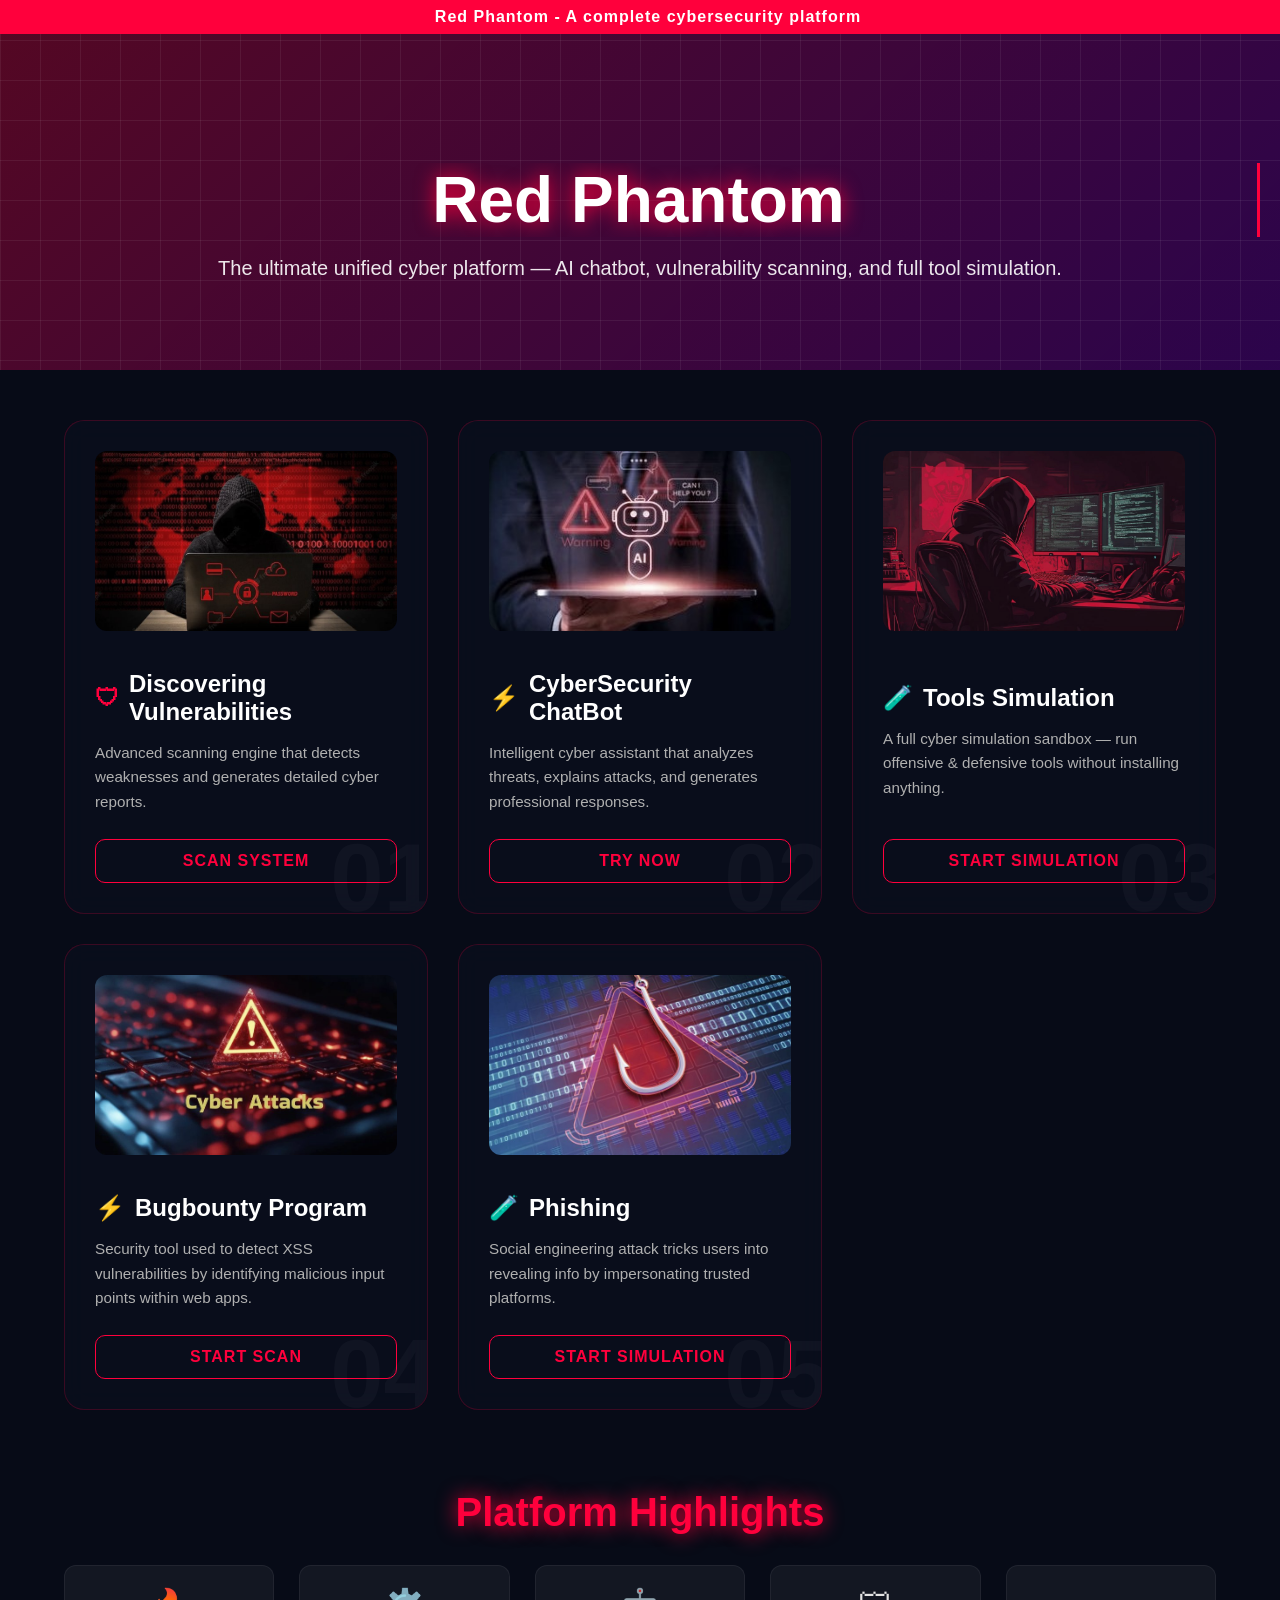
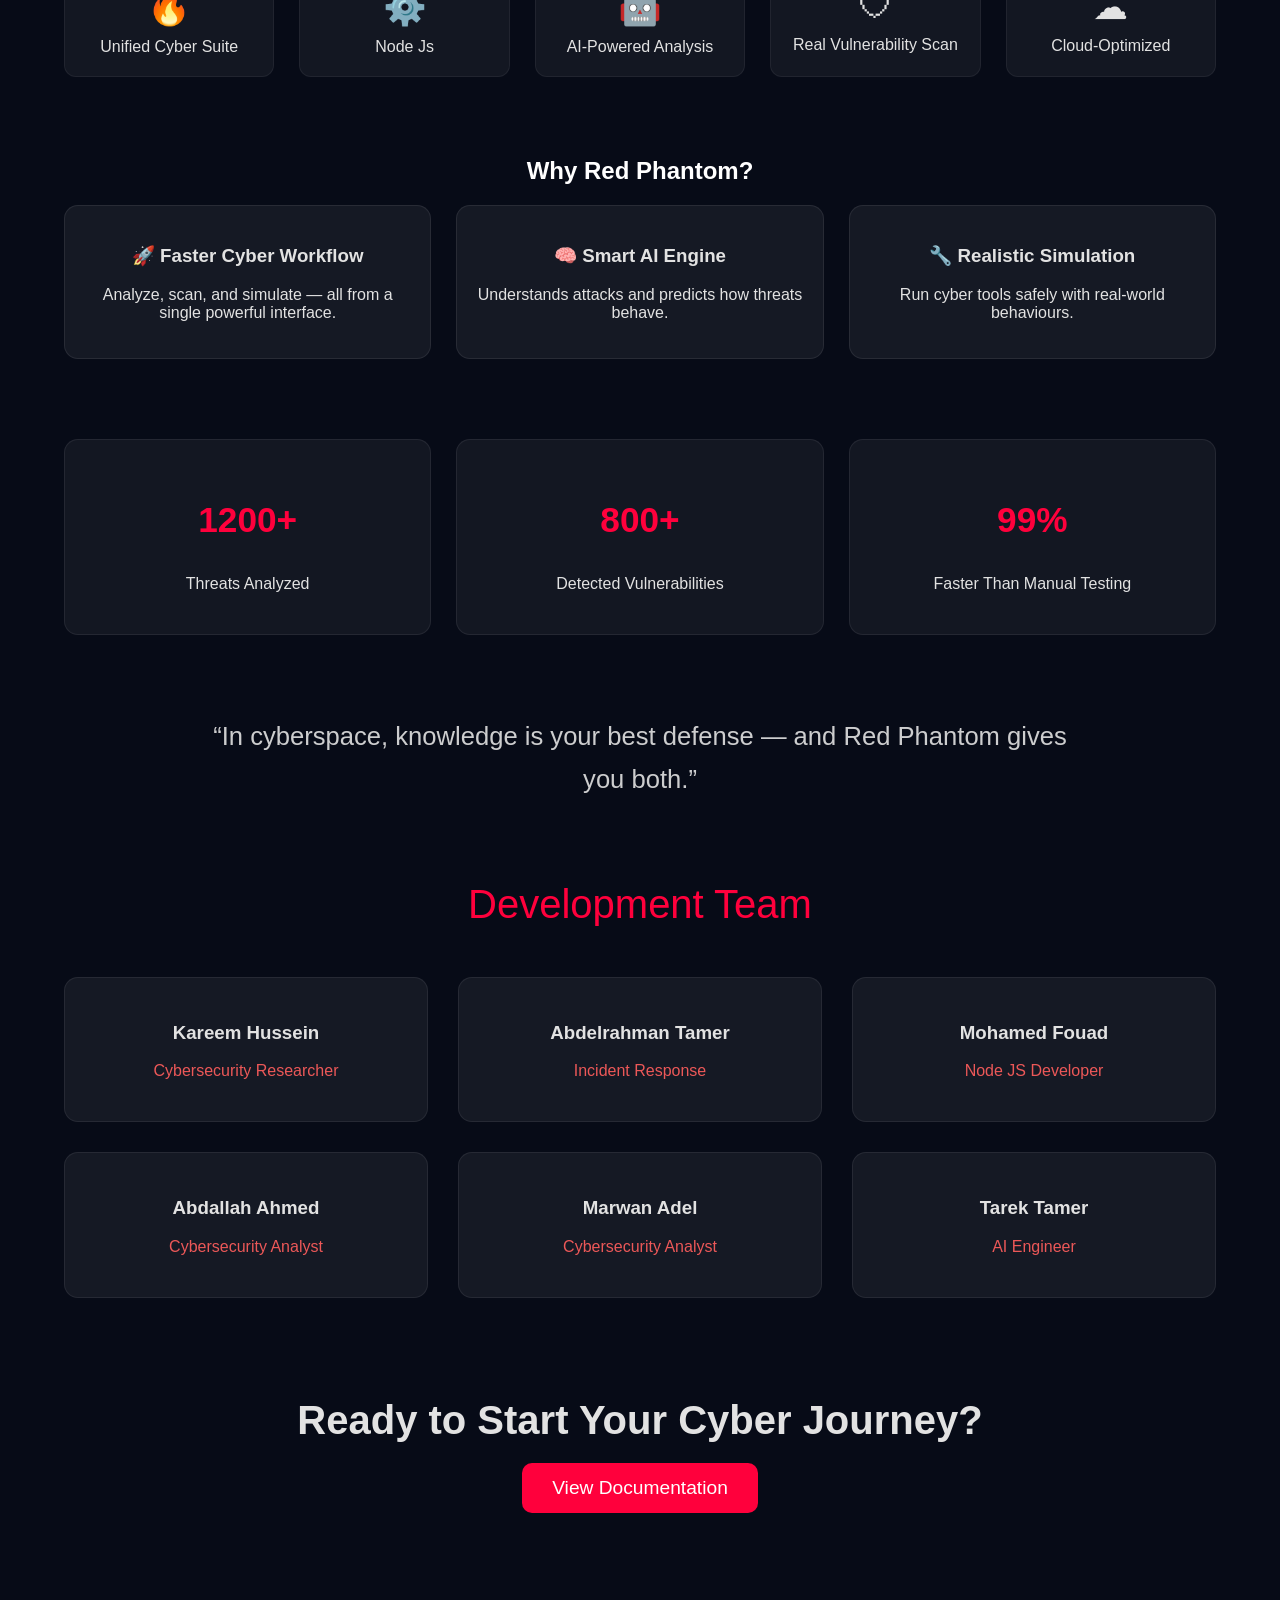
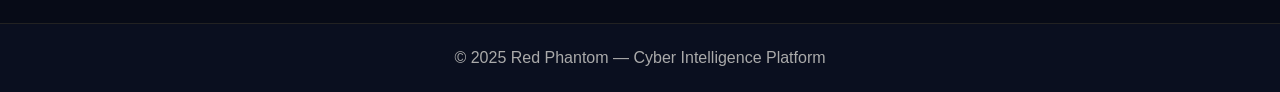
==== commit 4057f2b1: "Update main.html" ====
--- a/main.html
+++ b/main.html
@@ -101,7 +101,7 @@
         </div>
         <button
           class="try-btn"
-          onclick="window.open('http://127.0.0.1:5000/', '_blank')"
+          onclick="window.open('https://ctf-eight-gamma.vercel.app/', '_blank')"
         >
           Start Scan
         </button>
--- a/layout.css
+++ b/layout.css
@@ -0,0 +1,329 @@
+      body {
+        margin: 0;
+        padding: 0;
+        font-family: "Segoe UI", sans-serif;
+        background: #070b17;
+        color: #e2e2e2;
+        overflow-x: hidden;
+      }
+      ::-webkit-scrollbar {
+        width: 7px;
+      }
+      ::-webkit-scrollbar-thumb {
+        background: #ff003c;
+        border-radius: 10px;
+      }
+      .alert-bar {
+        width: 100%;
+        text-align: center;
+        padding: 8px;
+        background: #ff003c;
+        color: white;
+        font-weight: bold;
+        letter-spacing: 1px;
+        position: fixed;
+        top: 0;
+        left: 0;
+        z-index: 10;
+      }
+      header {
+        text-align: center;
+        padding: 120px 20px 70px;
+        background: linear-gradient(135deg, #ff003c50, #41006ba0);
+        color: white;
+        position: relative;
+        overflow: hidden;
+      }
+      header::before {
+        content: "";
+        position: absolute;
+        top: 0;
+        left: 0;
+        width: 100%;
+        height: 100%;
+        background-image:
+          linear-gradient(#ffffff10 1px, transparent 1px),
+          linear-gradient(90deg, #ffffff10 1px, transparent 1px);
+        background-size: 40px 40px;
+        animation: gridMove 15s linear infinite;
+        z-index: 0;
+      }
+      @keyframes gridMove {
+        from {
+          transform: translateY(0);
+        }
+        to {
+          transform: translateY(40px);
+        }
+      }
+      header h1 {
+        font-size: 4rem;
+        margin-bottom: 10px;
+        z-index: 2;
+        position: relative;
+        text-shadow: 0 0 20px #ff003c;
+        border-right: 3px solid #ff003c;
+        white-space: nowrap;
+        overflow: hidden;
+      }
+      header p {
+        font-size: 1.25rem;
+        opacity: 0.9;
+        z-index: 2;
+        position: relative;
+      }
+      .container {
+        width: 90%;
+        margin: 50px auto;
+        display: grid;
+        grid-template-columns: repeat(auto-fit, minmax(320px, 1fr));
+        gap: 30px;
+      }
+      .card {
+        background: rgba(10, 15, 31, 0.7);
+        backdrop-filter: blur(12px);
+        border: 1px solid rgba(255, 0, 60, 0.2);
+        padding: 30px;
+        border-radius: 20px;
+        transition: all 0.4s cubic-bezier(0.175, 0.885, 0.32, 1.275);
+        cursor: pointer;
+        position: relative;
+        overflow: hidden;
+        display: flex;
+        flex-direction: column;
+        justify-content: space-between;
+      }
+      .card::before {
+        content: "";
+        position: absolute;
+        top: 0;
+        left: 0;
+        width: 100%;
+        height: 4px;
+        background: linear-gradient(90deg, transparent, #ff003c, transparent);
+        transform: translateX(-100%);
+        transition: 0.5s;
+      }
+      .card:hover::before {
+        transform: translateX(100%);
+      }
+      .card:hover {
+        transform: translateY(-10px);
+        border-color: #ff003c;
+        box-shadow:
+          0 15px 35px rgba(255, 0, 60, 0.2),
+          inset 0 0 15px rgba(255, 0, 60, 0.1);
+      }
+      .card-icon-wrapper {
+        position: relative;
+        margin-bottom: 20px;
+      }
+      .card img {
+        width: 100%;
+        height: 180px;
+        object-fit: cover;
+        border-radius: 12px;
+        filter: grayscale(30%);
+        transition: 0.4s;
+      }
+      .card:hover img {
+        filter: grayscale(0%);
+        transform: scale(1.02);
+      }
+      .card-tag {
+        position: absolute;
+        top: 10px;
+        right: 10px;
+        background: #ff003c;
+        font-size: 0.7rem;
+        padding: 4px 10px;
+        border-radius: 20px;
+        font-weight: bold;
+        text-transform: uppercase;
+      }
+      .card h2 {
+        margin: 15px 0;
+        font-size: 1.5rem;
+        color: #fff;
+        display: flex;
+        align-items: center;
+        gap: 10px;
+      }
+      .card h2 span {
+        color: #ff003c;
+      }
+      .card p {
+        font-size: 0.95rem;
+        line-height: 1.6;
+        color: #b0b0b0;
+        margin-bottom: 25px;
+      }
+      .try-btn {
+        width: 100%;
+        padding: 12px;
+        border: 1px solid #ff003c;
+        border-radius: 10px;
+        background: transparent;
+        color: #ff003c;
+        font-size: 1rem;
+        font-weight: bold;
+        cursor: pointer;
+        transition: 0.3s;
+        text-transform: uppercase;
+        letter-spacing: 1px;
+      }
+      .card:hover .try-btn {
+        background: #ff003c;
+        color: white;
+        box-shadow: 0 0 15px #ff003c;
+      }
+      .card-number {
+        position: absolute;
+        bottom: -20px;
+        right: -10px;
+        font-size: 6rem;
+        font-weight: 900;
+        color: rgba(255, 255, 255, 0.03);
+        pointer-events: none;
+        z-index: 0;
+      }
+      .features {
+        width: 90%;
+        margin: 80px auto;
+        text-align: center;
+      }
+      .features h2 {
+        font-size: 2.5rem;
+        margin-bottom: 30px;
+        color: #ff003c;
+        text-shadow: 0 0 20px #ff003c;
+      }
+      .features-grid {
+        display: grid;
+        grid-template-columns: repeat(auto-fit, minmax(180px, 1fr));
+        gap: 25px;
+      }
+      .feature-box {
+        padding: 20px;
+        border-radius: 12px;
+        background: rgba(255, 255, 255, 0.05);
+        transition: 0.3s;
+        border: 1px solid rgba(255, 255, 255, 0.06);
+      }
+      .feature-box:hover {
+        transform: translateY(-6px);
+        border-color: #9400ff;
+        box-shadow: 0 0 20px rgba(148, 0, 255, 0.3);
+      }
+      .feature-box span {
+        font-size: 2.2rem;
+        display: block;
+        margin-bottom: 10px;
+      }
+      .why {
+        width: 90%;
+        margin: 80px auto;
+        text-align: center;
+      }
+      .why-cards {
+        display: grid;
+        grid-template-columns: repeat(auto-fit, minmax(260px, 1fr));
+        gap: 25px;
+      }
+      .why-card {
+        background: rgba(255, 255, 255, 0.06);
+        padding: 20px;
+        border-radius: 14px;
+        border: 1px solid rgba(255, 255, 255, 0.08);
+        transition: 0.3s;
+      }
+      .why-card:hover {
+        transform: translateY(-6px);
+        border-color: #ff003c;
+        box-shadow: 0 0 20px rgba(255, 0, 60, 0.3);
+      }
+      .stats {
+        width: 90%;
+        margin: 80px auto;
+        display: grid;
+        grid-template-columns: repeat(auto-fit, minmax(260px, 1fr));
+        gap: 25px;
+        text-align: center;
+      }
+      .stat-card {
+        padding: 25px;
+        background: rgba(255, 255, 255, 0.05);
+        border-radius: 14px;
+        border: 1px solid rgba(255, 255, 255, 0.07);
+        transition: 0.3s;
+      }
+      .stat-card:hover {
+        transform: scale(1.05);
+        border-color: #ff003c;
+        box-shadow: 0 0 20px rgba(255, 0, 60, 0.4);
+      }
+      .stat-card h3 {
+        font-size: 2.2rem;
+        color: #ff003c;
+      }
+      .quote {
+        text-align: center;
+        margin: 80px auto;
+        font-size: 1.6rem;
+        opacity: 0.9;
+        width: 70%;
+        line-height: 1.7;
+      }
+      .devs-section {
+        margin-top: 70px;
+        text-align: center;
+      }
+      .devs-title {
+        font-size: 2.5rem;
+        margin-bottom: 30px;
+        color: #ff003c;
+      }
+      .dev-card {
+        background: rgba(255, 255, 255, 0.06);
+        padding: 25px;
+        border-radius: 14px;
+        border: 1px solid rgba(255, 255, 255, 0.07);
+        transition: 0.3s;
+        text-align: center;
+      }
+      .dev-card:hover {
+        transform: translateY(-6px);
+        border-color: #9400ff;
+        box-shadow: 0 0 15px rgba(148, 0, 255, 0.3);
+      }
+      .cta {
+        text-align: center;
+        margin: 100px auto;
+      }
+      .cta h2 {
+        font-size: 2.5rem;
+        margin-bottom: 10px;
+      }
+      .cta-btn {
+        padding: 14px 30px;
+        border: none;
+        border-radius: 10px;
+        background: #ff003c;
+        color: white;
+        font-size: 1.2rem;
+        cursor: pointer;
+        margin: 10px;
+        transition: 0.3s;
+      }
+      .cta-btn:hover {
+        background: #cc002f;
+        transform: scale(1.05);
+      }
+      footer {
+        margin-top: 100px;
+        padding: 25px;
+        text-align: center;
+        background: #0a0f1f;
+        border-top: 1px solid #222;
+        color: #aaa;
+      }
